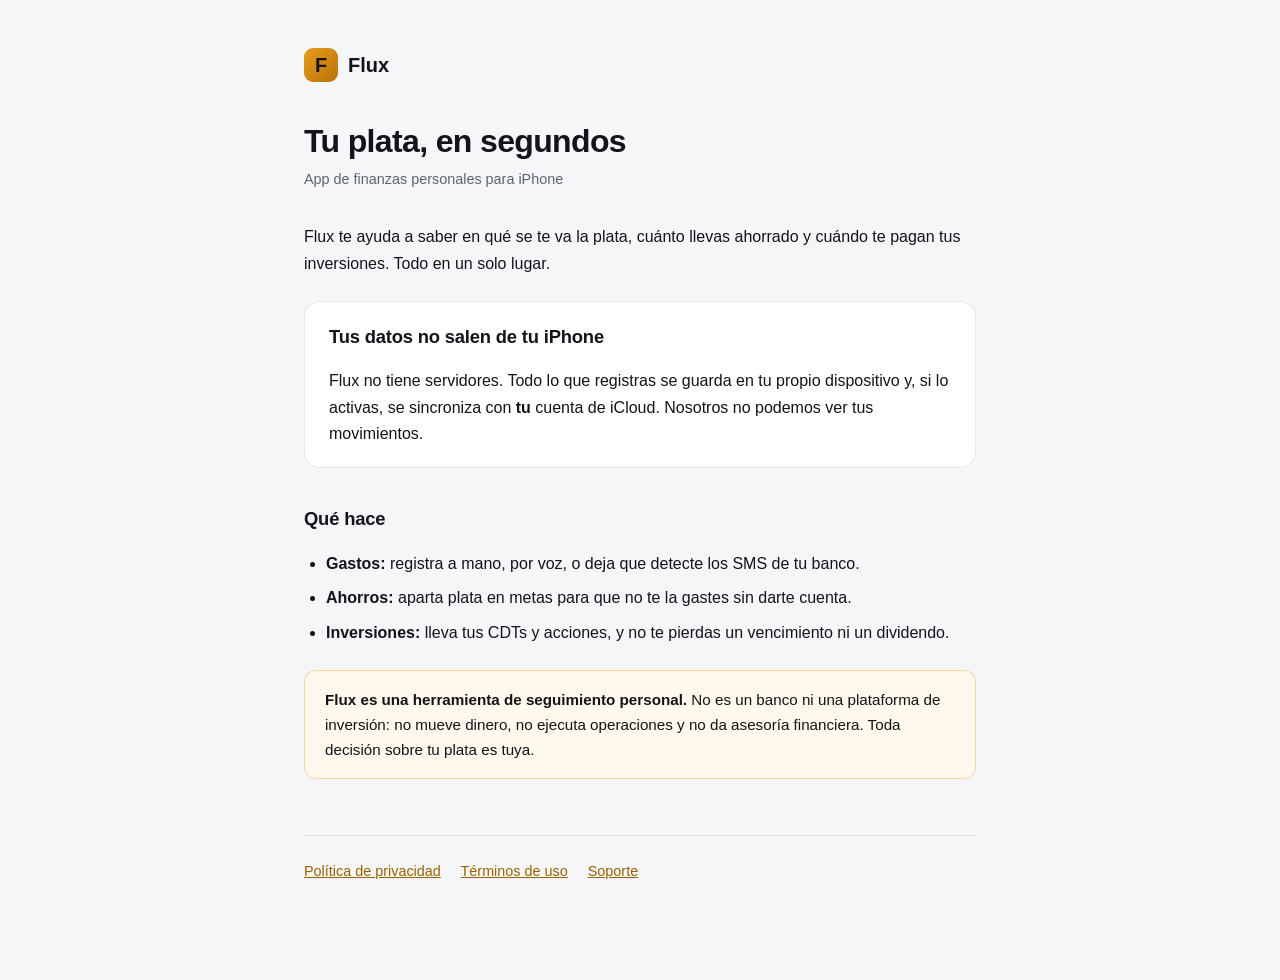
==== index.html @ e77222c1 "Add files via upload" ====
<!doctype html>
<html lang="es">
<head>
<meta charset="utf-8">
<meta name="viewport" content="width=device-width, initial-scale=1">
<title>Flux — Tu plata, en segundos</title>
<link rel="stylesheet" href="estilo.css">
</head>
<body>
<div class="contenido">
  <header>
    <a class="marca" href="index.html"><span class="logo">F</span> Flux</a>
  </header>

  <h1>Tu plata, en segundos</h1>
  <p class="fecha">App de finanzas personales para iPhone</p>

  <p>Flux te ayuda a saber en qué se te va la plata, cuánto llevas ahorrado y
     cuándo te pagan tus inversiones. Todo en un solo lugar.</p>

  <div class="tarjeta">
    <h2 style="margin-top:0">Tus datos no salen de tu iPhone</h2>
    <p style="margin-bottom:0">Flux no tiene servidores. Todo lo que registras se guarda
       en tu propio dispositivo y, si lo activas, se sincroniza con <strong>tu</strong>
       cuenta de iCloud. Nosotros no podemos ver tus movimientos.</p>
  </div>

  <h2>Qué hace</h2>
  <ul>
    <li><strong>Gastos:</strong> registra a mano, por voz, o deja que detecte los SMS de tu banco.</li>
    <li><strong>Ahorros:</strong> aparta plata en metas para que no te la gastes sin darte cuenta.</li>
    <li><strong>Inversiones:</strong> lleva tus CDTs y acciones, y no te pierdas un vencimiento ni un dividendo.</li>
  </ul>

  <div class="aviso">
    <strong>Flux es una herramienta de seguimiento personal.</strong> No es un banco ni una
    plataforma de inversión: no mueve dinero, no ejecuta operaciones y no da asesoría
    financiera. Toda decisión sobre tu plata es tuya.
  </div>

  <footer>
    <a href="privacidad.html">Política de privacidad</a>
    <a href="terminos.html">Términos de uso</a>
    <a href="soporte.html">Soporte</a>
  </footer>
</div>
</body>
</html>
---- estilo.css ----
/* Estilo compartido. Sobrio y legible: estas páginas las lee un revisor de
   Apple con prisa y un usuario con una duda, no son marketing. */
:root {
  --fondo: #f5f6f8;
  --superficie: #ffffff;
  --texto-1: #12141a;
  --texto-2: #5f6470;
  --borde: rgba(0, 0, 0, .09);
  --acento: #9a6100;
}
* { box-sizing: border-box; }
body {
  margin: 0;
  background: var(--fondo);
  color: var(--texto-1);
  font: 16px/1.65 -apple-system, BlinkMacSystemFont, "Segoe UI", Roboto, sans-serif;
}
.contenido {
  max-width: 720px;
  margin: 0 auto;
  padding: 48px 24px 96px;
}
header { margin-bottom: 40px; }
.marca {
  display: inline-flex; align-items: center; gap: 10px;
  font-weight: 800; font-size: 1.25rem; text-decoration: none; color: var(--texto-1);
}
.logo {
  width: 34px; height: 34px; border-radius: 9px;
  background: linear-gradient(135deg, #e89c1c, #b8720a);
  display: grid; place-items: center; color: #1a1205; font-weight: 900;
}
h1 { font-size: 2rem; line-height: 1.2; letter-spacing: -.02em; margin: 28px 0 8px; }
h2 { font-size: 1.15rem; margin: 36px 0 10px; letter-spacing: -.01em; }
.fecha { color: var(--texto-2); font-size: .9rem; margin: 0 0 32px; }
p, li { color: var(--texto-1); }
ul { padding-left: 22px; }
li { margin-bottom: 8px; }
a { color: var(--acento); }
.tarjeta {
  background: var(--superficie); border: 1px solid var(--borde);
  border-radius: 16px; padding: 20px 24px; margin: 24px 0;
}
.aviso {
  background: #fff8ec; border: 1px solid rgba(232, 156, 28, .35);
  border-radius: 12px; padding: 16px 20px; margin: 24px 0; font-size: .95rem;
}
footer {
  margin-top: 56px; padding-top: 24px; border-top: 1px solid var(--borde);
  color: var(--texto-2); font-size: .9rem;
}
footer a { margin-right: 16px; }
@media (prefers-color-scheme: dark) {
  :root {
    --fondo: #0b0d12; --superficie: #15171d; --texto-1: #f5f5f7;
    --texto-2: #9a9ca5; --borde: rgba(255,255,255,.1); --acento: #ffb648;
  }
  .aviso { background: rgba(255,182,72,.1); }
}
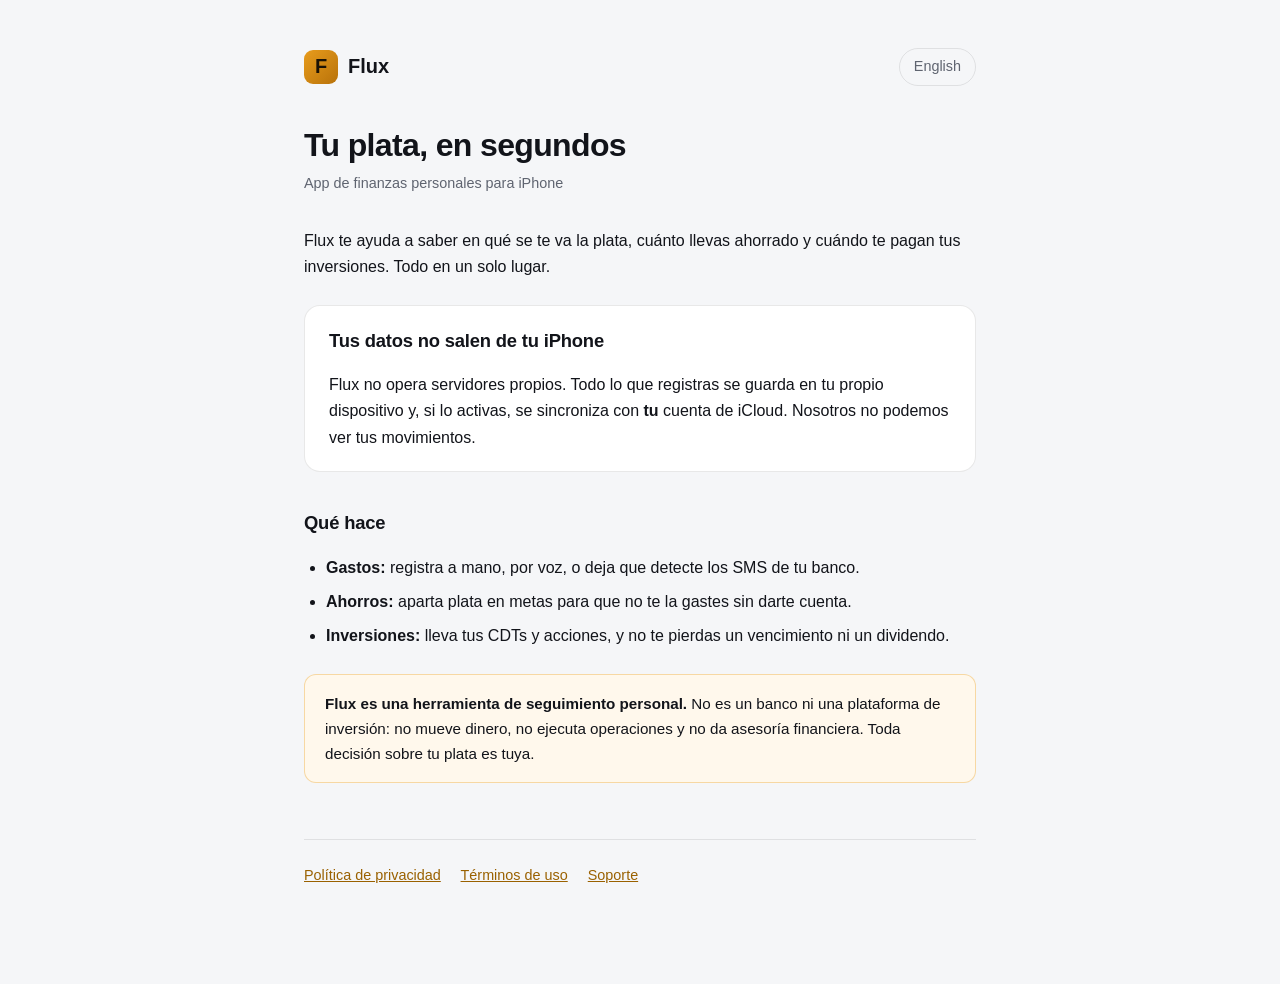
==== commit 39cb4cc4: "Add files via upload" ====
--- a/index.html
+++ b/index.html
@@ -5,11 +5,15 @@
 <meta name="viewport" content="width=device-width, initial-scale=1">
 <title>Flux — Tu plata, en segundos</title>
 <link rel="stylesheet" href="estilo.css">
+<link rel="alternate" hreflang="es" href="https://flux-app-finances.github.io/flux-sitio/index.html">
+<link rel="alternate" hreflang="en" href="https://flux-app-finances.github.io/flux-sitio/en/index.html">
+<link rel="alternate" hreflang="x-default" href="https://flux-app-finances.github.io/flux-sitio/index.html">
 </head>
 <body>
 <div class="contenido">
   <header>
     <a class="marca" href="index.html"><span class="logo">F</span> Flux</a>
+    <a class="idioma" href="en/index.html" hreflang="en" lang="en">English</a>
   </header>
 
   <h1>Tu plata, en segundos</h1>
@@ -20,7 +24,7 @@
 
   <div class="tarjeta">
     <h2 style="margin-top:0">Tus datos no salen de tu iPhone</h2>
-    <p style="margin-bottom:0">Flux no tiene servidores. Todo lo que registras se guarda
+    <p style="margin-bottom:0">Flux no opera servidores propios. Todo lo que registras se guarda
        en tu propio dispositivo y, si lo activas, se sincroniza con <strong>tu</strong>
        cuenta de iCloud. Nosotros no podemos ver tus movimientos.</p>
   </div>
--- a/estilo.css
+++ b/estilo.css
@@ -20,7 +20,19 @@
   margin: 0 auto;
   padding: 48px 24px 96px;
 }
-header { margin-bottom: 40px; }
+header {
+  margin-bottom: 40px;
+  display: flex; align-items: center; justify-content: space-between; gap: 16px;
+}
+/* El enlace al otro idioma. Va escrito en el idioma al que lleva ("English" en
+   las páginas en español y viceversa): quien no lee el idioma de esta página
+   tiene que poder reconocerlo igual. */
+.idioma {
+  font-size: .9rem; text-decoration: none; color: var(--texto-2);
+  border: 1px solid var(--borde); border-radius: 999px;
+  padding: 6px 14px; white-space: nowrap;
+}
+.idioma:hover { color: var(--acento); border-color: var(--acento); }
 .marca {
   display: inline-flex; align-items: center; gap: 10px;
   font-weight: 800; font-size: 1.25rem; text-decoration: none; color: var(--texto-1);
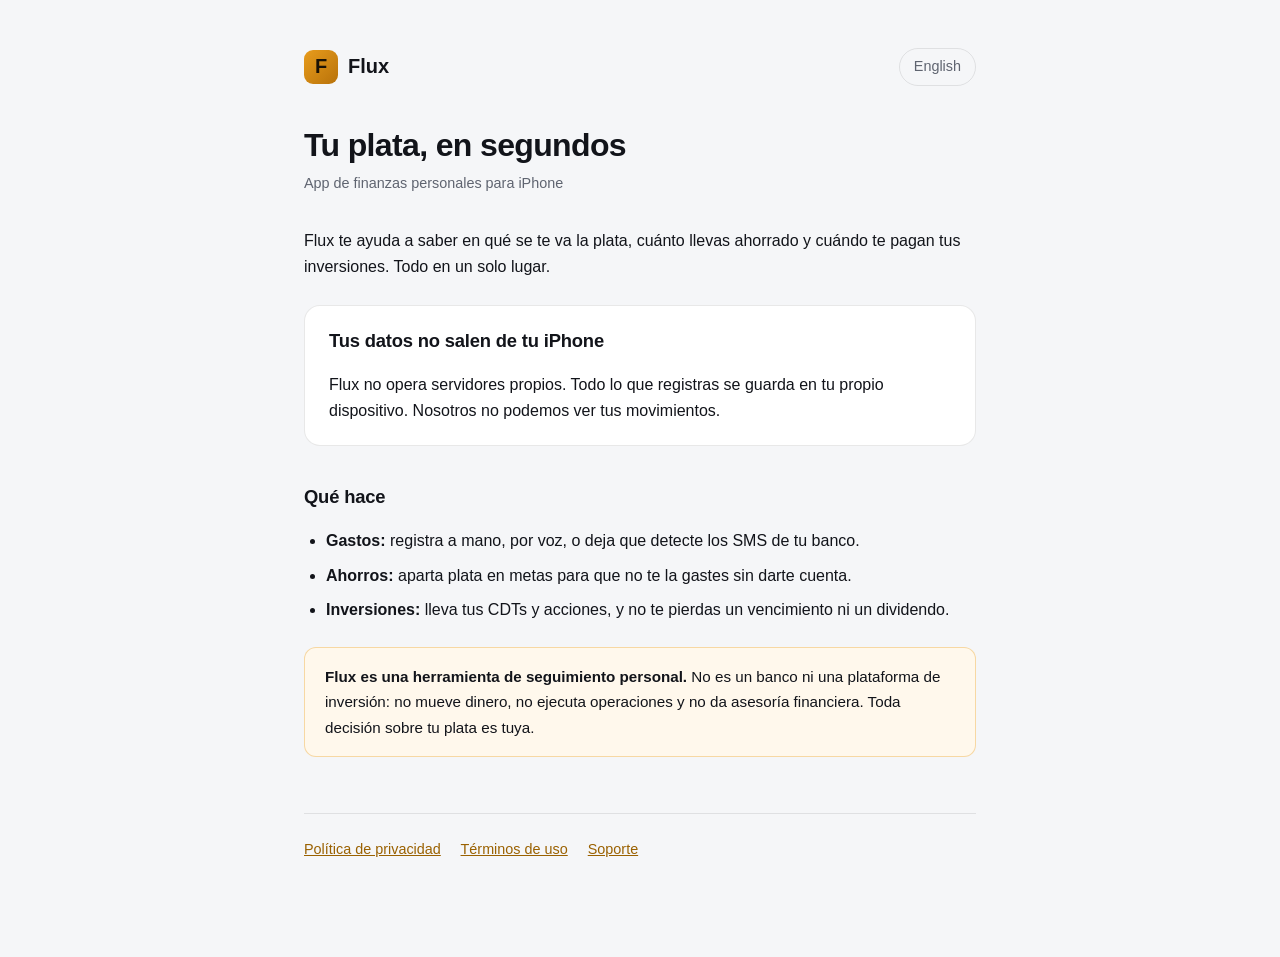
==== commit 9b83e84b: "Add files via upload" ====
--- a/index.html
+++ b/index.html
@@ -25,8 +25,7 @@
   <div class="tarjeta">
     <h2 style="margin-top:0">Tus datos no salen de tu iPhone</h2>
     <p style="margin-bottom:0">Flux no opera servidores propios. Todo lo que registras se guarda
-       en tu propio dispositivo y, si lo activas, se sincroniza con <strong>tu</strong>
-       cuenta de iCloud. Nosotros no podemos ver tus movimientos.</p>
+       en tu propio dispositivo. Nosotros no podemos ver tus movimientos.</p>
   </div>
 
   <h2>Qué hace</h2>
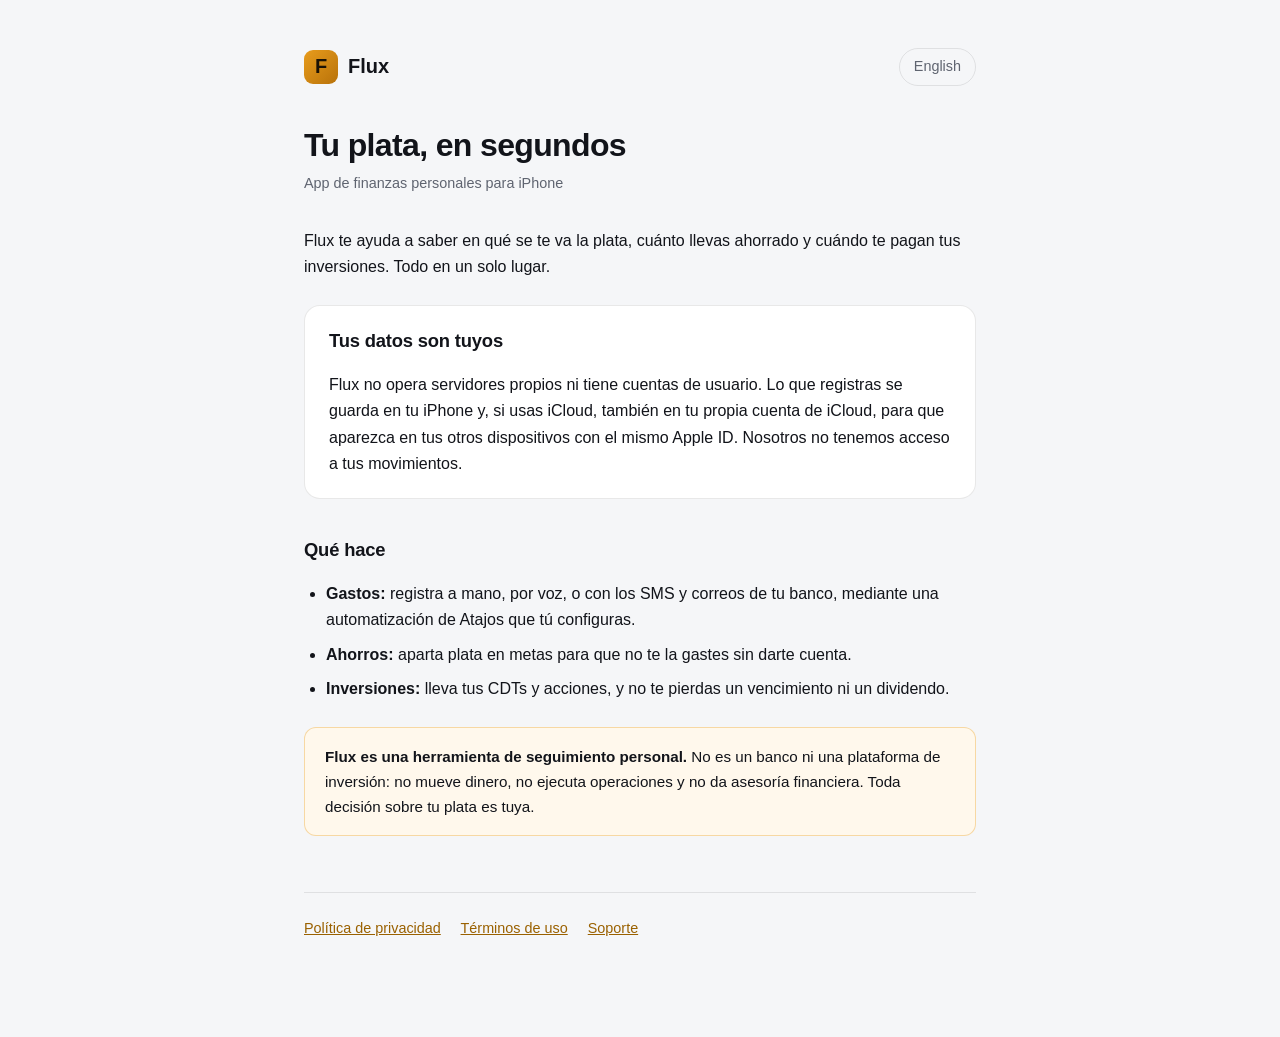
==== commit 66af38c1: "Sitio de la 1.2: iCloud, retracto, China sin iCloud y términos revisados (13 nov 2026)" ====
--- a/index.html
+++ b/index.html
@@ -23,14 +23,16 @@
      cuándo te pagan tus inversiones. Todo en un solo lugar.</p>
 
   <div class="tarjeta">
-    <h2 style="margin-top:0">Tus datos no salen de tu iPhone</h2>
-    <p style="margin-bottom:0">Flux no opera servidores propios. Todo lo que registras se guarda
-       en tu propio dispositivo. Nosotros no podemos ver tus movimientos.</p>
+    <h2 style="margin-top:0">Tus datos son tuyos</h2>
+    <p style="margin-bottom:0">Flux no opera servidores propios ni tiene cuentas de usuario. Lo
+       que registras se guarda en tu iPhone y, si usas iCloud, también en tu propia cuenta de
+       iCloud, para que aparezca en tus otros dispositivos con el mismo Apple ID. Nosotros no
+       tenemos acceso a tus movimientos.</p>
   </div>
 
   <h2>Qué hace</h2>
   <ul>
-    <li><strong>Gastos:</strong> registra a mano, por voz, o deja que detecte los SMS de tu banco.</li>
+    <li><strong>Gastos:</strong> registra a mano, por voz, o con los SMS y correos de tu banco, mediante una automatización de Atajos que tú configuras.</li>
     <li><strong>Ahorros:</strong> aparta plata en metas para que no te la gastes sin darte cuenta.</li>
     <li><strong>Inversiones:</strong> lleva tus CDTs y acciones, y no te pierdas un vencimiento ni un dividendo.</li>
   </ul>
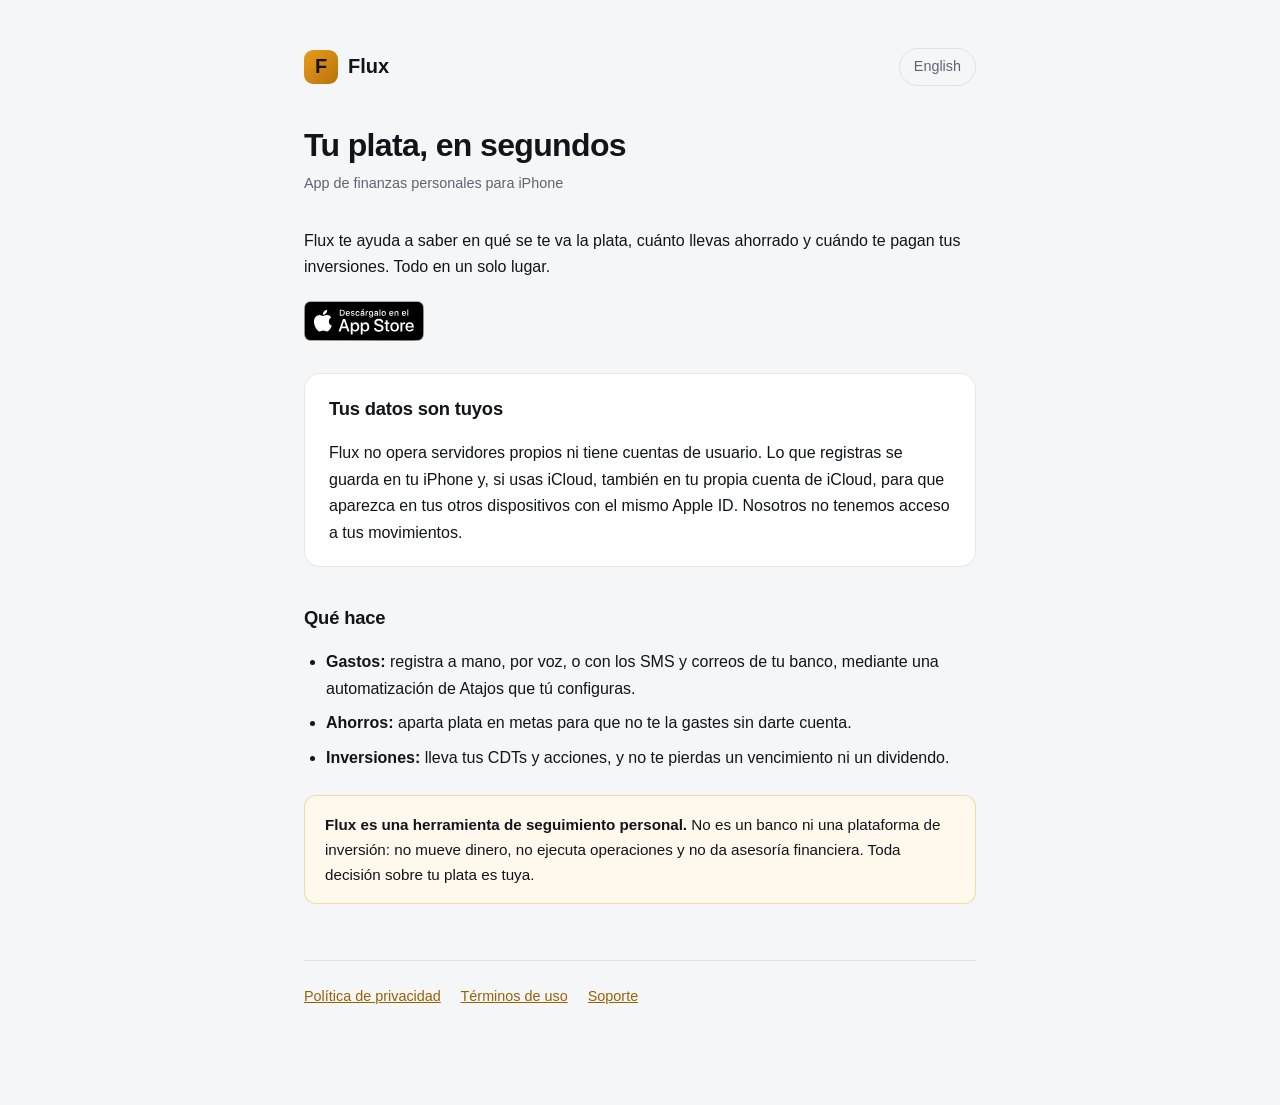
==== commit f14a93d8: "Portada: botón oficial de App Store y banner de Safari (es y en) Badge oficial de Apple en la portad" ====
--- a/index.html
+++ b/index.html
@@ -3,6 +3,7 @@
 <head>
 <meta charset="utf-8">
 <meta name="viewport" content="width=device-width, initial-scale=1">
+<meta name="apple-itunes-app" content="app-id=6826020872">
 <title>Flux — Tu plata, en segundos</title>
 <link rel="stylesheet" href="estilo.css">
 <link rel="alternate" hreflang="es" href="https://flux-app-finances.github.io/flux-sitio/index.html">
@@ -21,6 +22,10 @@
 
   <p>Flux te ayuda a saber en qué se te va la plata, cuánto llevas ahorrado y
      cuándo te pagan tus inversiones. Todo en un solo lugar.</p>
+
+  <a class="descargar" href="https://apps.apple.com/app/id6826020872">
+    <img src="img/descargar-app-store-es.svg" alt="Descárgalo en el App Store" width="120" height="40">
+  </a>
 
   <div class="tarjeta">
     <h2 style="margin-top:0">Tus datos son tuyos</h2>
--- a/estilo.css
+++ b/estilo.css
@@ -62,6 +62,9 @@
   color: var(--texto-2); font-size: .9rem;
 }
 footer a { margin-right: 16px; }
+/* Botón oficial de App Store (badge de Apple, sin alterar). Va en la portada. */
+.descargar { display: inline-block; line-height: 0; margin: 4px 0 8px; }
+.descargar img { height: 40px; width: auto; }
 @media (prefers-color-scheme: dark) {
   :root {
     --fondo: #0b0d12; --superficie: #15171d; --texto-1: #f5f5f7;
